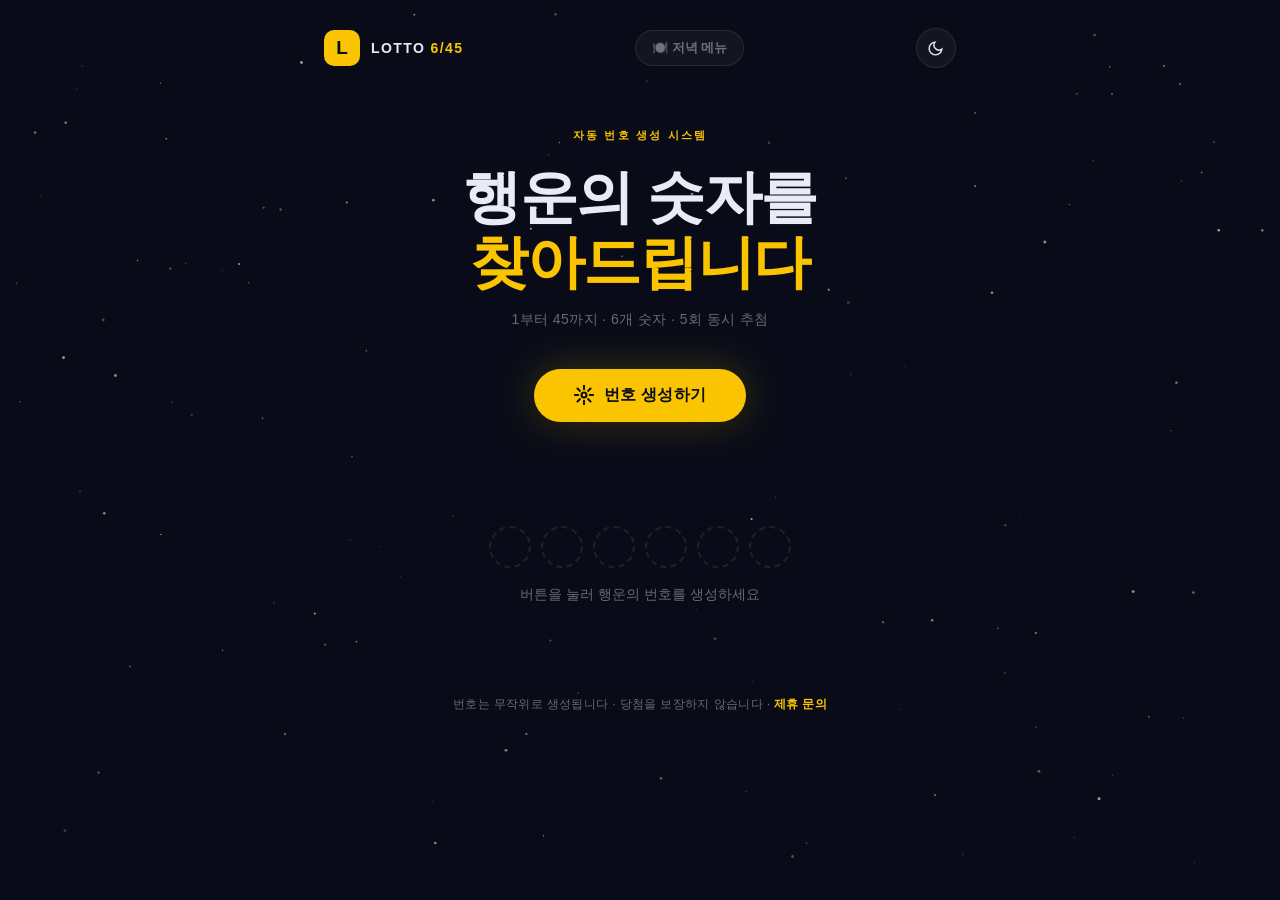
==== index.html @ 2030604a "Add Formspree contact/partnership inquiry page - New contact.html with Formspree form backend - Fiel" ====
<!DOCTYPE html>
<html lang="ko" data-theme="dark">
<head>
    <meta charset="UTF-8">
    <meta name="viewport" content="width=device-width, initial-scale=1.0">
    <title>로또 6/45 번호 추첨기</title>
    <link rel="stylesheet" href="style.css">
</head>
<body>
    <canvas id="bg-canvas"></canvas>

    <div class="layout">
        <header>
            <div class="brand">
                <div class="brand-mark">L</div>
                <div class="brand-name">LOTTO <span>6/45</span></div>
            </div>
            <a href="menu.html" class="site-link">🍽️ 저녁 메뉴</a>
            <button id="theme-toggle" aria-label="테마 전환">
                <svg class="icon-sun" viewBox="0 0 24 24" fill="none" stroke="currentColor" stroke-width="2" stroke-linecap="round">
                    <circle cx="12" cy="12" r="5"/>
                    <line x1="12" y1="1" x2="12" y2="3"/><line x1="12" y1="21" x2="12" y2="23"/>
                    <line x1="4.22" y1="4.22" x2="5.64" y2="5.64"/><line x1="18.36" y1="18.36" x2="19.78" y2="19.78"/>
                    <line x1="1" y1="12" x2="3" y2="12"/><line x1="21" y1="12" x2="23" y2="12"/>
                    <line x1="4.22" y1="19.78" x2="5.64" y2="18.36"/><line x1="18.36" y1="5.64" x2="19.78" y2="4.22"/>
                </svg>
                <svg class="icon-moon" viewBox="0 0 24 24" fill="none" stroke="currentColor" stroke-width="2" stroke-linecap="round">
                    <path d="M21 12.79A9 9 0 1 1 11.21 3 7 7 0 0 0 21 12.79z"/>
                </svg>
            </button>
        </header>

        <main>
            <section class="hero">
                <p class="eyebrow">자동 번호 생성 시스템</p>
                <h1>행운의 숫자를<br><em>찾아드립니다</em></h1>
                <p class="hero-sub">1부터 45까지 · 6개 숫자 · 5회 동시 추첨</p>
                <button id="generate-btn">
                    <span class="btn-inner">
                        <svg class="btn-icon" viewBox="0 0 24 24" fill="none" stroke="currentColor" stroke-width="2.5" stroke-linecap="round">
                            <circle cx="12" cy="12" r="3"/>
                            <path d="M12 1v4M12 19v4M4.22 4.22l2.83 2.83M16.95 16.95l2.83 2.83M1 12h4M19 12h4M4.22 19.78l2.83-2.83M16.95 7.05l2.83-2.83"/>
                        </svg>
                        번호 생성하기
                    </span>
                </button>
            </section>

            <section class="results" id="results">
                <div class="results-placeholder" id="placeholder">
                    <div class="ph-balls">
                        <span></span><span></span><span></span>
                        <span></span><span></span><span></span>
                    </div>
                    <p>버튼을 눌러 행운의 번호를 생성하세요</p>
                </div>
            </section>
        </main>

        <footer>
            <p>번호는 무작위로 생성됩니다 · 당첨을 보장하지 않습니다 · <a href="contact.html" class="footer-link">제휴 문의</a></p>
        </footer>
    </div>

    <script src="main.js"></script>
</body>
</html>
---- style.css ----
/* ── Design tokens ─────────────────────────────────── */
:root {
    --ground:   #090C18;
    --surface:  rgba(255,255,255,0.045);
    --surface-b:rgba(255,255,255,0.09);
    --text:     #E8ECF4;
    --text-dim: rgba(232,236,244,0.42);
    --accent:   #FBC400;
    --accent-g: rgba(251,196,0,0.22);
    --radius:   18px;

    --b-yellow: #FBC400;
    --b-blue:   #069DDC;
    --b-red:    #EF4444;
    --b-gray:   #9CA3AF;
    --b-green:  #84C23B;
}

[data-theme="light"] {
    --ground:   #F0F2F8;
    --surface:  rgba(255,255,255,0.82);
    --surface-b:rgba(0,0,0,0.07);
    --text:     #0A0E1A;
    --text-dim: rgba(10,14,26,0.42);
    --accent:   #D9A800;
    --accent-g: rgba(217,168,0,0.14);
}

/* ── Reset ─────────────────────────────────────────── */
*, *::before, *::after { box-sizing: border-box; margin: 0; padding: 0; }

/* ── Base ──────────────────────────────────────────── */
body {
    font-family: -apple-system, "Apple SD Gothic Neo", "Malgun Gothic",
                 "Nanum Gothic", "NanumGothic", sans-serif;
    background: var(--ground);
    color: var(--text);
    min-height: 100vh;
    transition: background 0.4s, color 0.3s;
    overflow-x: hidden;
}

/* ── Starfield canvas ──────────────────────────────── */
#bg-canvas {
    position: fixed;
    inset: 0;
    z-index: 0;
    pointer-events: none;
    transition: opacity 0.6s;
}
[data-theme="light"] #bg-canvas { opacity: 0; }

/* ── Layout ────────────────────────────────────────── */
.layout {
    position: relative;
    z-index: 1;
    max-width: 680px;
    margin: 0 auto;
    padding: 0 24px 72px;
}

/* ── Header ────────────────────────────────────────── */
header {
    display: flex;
    align-items: center;
    justify-content: space-between;
    padding: 28px 0 0;
}

.brand { display: flex; align-items: center; gap: 11px; }

.brand-mark {
    width: 36px;
    height: 36px;
    border-radius: 10px;
    background: var(--accent);
    color: #0A0E1A;
    font-size: 19px;
    font-weight: 900;
    display: flex;
    align-items: center;
    justify-content: center;
}

.brand-name {
    font-size: 14px;
    font-weight: 800;
    letter-spacing: 0.1em;
    color: var(--text);
}
.brand-name span { color: var(--accent); }

.site-link {
    display: flex;
    align-items: center;
    gap: 6px;
    padding: 8px 16px;
    border-radius: 50px;
    border: 1.5px solid var(--surface-b);
    background: var(--surface);
    color: var(--text-dim);
    font-size: 13px;
    font-weight: 700;
    text-decoration: none;
    backdrop-filter: blur(8px);
    -webkit-backdrop-filter: blur(8px);
    transition: background 0.2s, color 0.2s, border-color 0.2s;
}
.site-link:hover {
    background: var(--surface-b);
    color: var(--text);
    border-color: var(--accent);
}

#theme-toggle {
    background: var(--surface);
    border: 1px solid var(--surface-b);
    border-radius: 50%;
    width: 40px;
    height: 40px;
    display: flex;
    align-items: center;
    justify-content: center;
    cursor: pointer;
    color: var(--text);
    transition: background 0.25s, border-color 0.25s;
}
#theme-toggle:hover { background: var(--surface-b); }
#theme-toggle svg { width: 17px; height: 17px; }

[data-theme="dark"]  .icon-sun  { display: none; }
[data-theme="light"] .icon-moon { display: none; }

/* ── Hero ──────────────────────────────────────────── */
.hero {
    padding: 60px 0 52px;
    text-align: center;
}

.eyebrow {
    font-size: 11px;
    font-weight: 700;
    letter-spacing: 0.2em;
    text-transform: uppercase;
    color: var(--accent);
    margin-bottom: 22px;
}

h1 {
    font-size: clamp(38px, 9vw, 58px);
    font-weight: 900;
    line-height: 1.12;
    letter-spacing: -0.025em;
    color: var(--text);
    margin-bottom: 16px;
}
h1 em {
    font-style: normal;
    color: var(--accent);
}

.hero-sub {
    font-size: 14px;
    color: var(--text-dim);
    letter-spacing: 0.03em;
    margin-bottom: 40px;
}

/* CTA button */
#generate-btn {
    display: inline-block;
    background: var(--accent);
    color: #0A0E1A;
    border: none;
    border-radius: 50px;
    cursor: pointer;
    font-size: 16px;
    font-weight: 800;
    letter-spacing: 0.02em;
    box-shadow: 0 0 40px var(--accent-g), 0 4px 16px rgba(0,0,0,0.25);
    transition: transform 0.15s, box-shadow 0.2s;
    animation: pulse-glow 3s ease-in-out infinite;
}
#generate-btn:hover {
    transform: translateY(-3px);
    box-shadow: 0 0 56px var(--accent-g), 0 8px 24px rgba(0,0,0,0.3);
    animation: none;
}
#generate-btn:active { transform: scale(0.97); animation: none; }

@keyframes pulse-glow {
    0%, 100% { box-shadow: 0 0 40px var(--accent-g), 0 4px 16px rgba(0,0,0,0.25); }
    50%       { box-shadow: 0 0 64px var(--accent-g), 0 4px 16px rgba(0,0,0,0.25); }
}

.btn-inner {
    display: flex;
    align-items: center;
    gap: 10px;
    padding: 16px 40px;
}

.btn-icon {
    width: 20px;
    height: 20px;
    animation: spin-slow 5s linear infinite;
}
@keyframes spin-slow { to { transform: rotate(360deg); } }

/* ── Results section ───────────────────────────────── */
.results {
    display: flex;
    flex-direction: column;
    gap: 10px;
}

/* Placeholder */
.results-placeholder {
    text-align: center;
    padding: 52px 0 40px;
    color: var(--text-dim);
    font-size: 14px;
}
.ph-balls {
    display: flex;
    justify-content: center;
    gap: 10px;
    margin-bottom: 18px;
}
.ph-balls span {
    width: 42px;
    height: 42px;
    border-radius: 50%;
    border: 2px dashed var(--surface-b);
    display: block;
}

/* ── Round rows ────────────────────────────────────── */
.round-row {
    display: flex;
    align-items: center;
    gap: 16px;
    background: var(--surface);
    border: 1px solid var(--surface-b);
    border-radius: var(--radius);
    padding: 18px 22px;
    backdrop-filter: blur(16px);
    -webkit-backdrop-filter: blur(16px);
    opacity: 0;
    animation: slideUp 0.35s ease forwards;
}
@keyframes slideUp {
    from { opacity: 0; transform: translateY(16px); }
    to   { opacity: 1; transform: translateY(0); }
}

.round-label {
    font-size: 11px;
    font-weight: 800;
    letter-spacing: 0.08em;
    color: var(--text-dim);
    min-width: 24px;
    text-align: center;
}

.balls-row {
    display: flex;
    gap: 8px;
    flex: 1;
    justify-content: center;
}

/* ── Lottery balls ─────────────────────────────────── */
.ball {
    width: 46px;
    height: 46px;
    border-radius: 50%;
    font-size: 15px;
    font-weight: 900;
    font-variant-numeric: tabular-nums;
    display: flex;
    align-items: center;
    justify-content: center;
    color: #fff;
    position: relative;
    transform: scale(0);
    animation: popBall 0.45s cubic-bezier(0.34, 1.56, 0.64, 1) forwards;
    text-shadow: 0 1px 3px rgba(0,0,0,0.35);
}
@keyframes popBall {
    to { transform: scale(1); }
}

/* Shine highlight */
.ball::before {
    content: '';
    position: absolute;
    top: 18%;
    left: 20%;
    width: 32%;
    height: 22%;
    background: rgba(255,255,255,0.48);
    border-radius: 50%;
    filter: blur(2px);
    pointer-events: none;
}

/* Ball colors — authentic Korean 6/45 color scheme */
.ball.yellow { background: radial-gradient(circle at 38% 35%, #FFE066, var(--b-yellow) 70%); }
.ball.blue   { background: radial-gradient(circle at 38% 35%, #62CFFF, var(--b-blue)   70%); }
.ball.red    { background: radial-gradient(circle at 38% 35%, #FF9090, var(--b-red)    70%); }
.ball.gray   { background: radial-gradient(circle at 38% 35%, #D1D5DB, var(--b-gray)   70%); }
.ball.green  { background: radial-gradient(circle at 38% 35%, #B8E06A, var(--b-green)  70%); }

/* Dark mode glows — the key aesthetic moment */
[data-theme="dark"] .ball.yellow { box-shadow: 0 0 20px rgba(251,196,0,0.6),   0 3px 8px rgba(0,0,0,0.5); }
[data-theme="dark"] .ball.blue   { box-shadow: 0 0 20px rgba(6,157,220,0.6),   0 3px 8px rgba(0,0,0,0.5); }
[data-theme="dark"] .ball.red    { box-shadow: 0 0 20px rgba(239,68,68,0.6),   0 3px 8px rgba(0,0,0,0.5); }
[data-theme="dark"] .ball.gray   { box-shadow: 0 0 16px rgba(156,163,175,0.5), 0 3px 8px rgba(0,0,0,0.5); }
[data-theme="dark"] .ball.green  { box-shadow: 0 0 20px rgba(132,194,59,0.6),  0 3px 8px rgba(0,0,0,0.5); }

[data-theme="light"] .ball       { box-shadow: 0 3px 10px rgba(0,0,0,0.18); }

/* ── Color legend ──────────────────────────────────── */
.legend {
    display: flex;
    justify-content: center;
    gap: 18px;
    flex-wrap: wrap;
    padding: 20px 0 4px;
    opacity: 0;
    animation: fadeIn 0.4s ease 0.5s forwards;
}
@keyframes fadeIn { to { opacity: 1; } }

.legend-item {
    display: flex;
    align-items: center;
    gap: 6px;
    font-size: 11px;
    color: var(--text-dim);
    letter-spacing: 0.03em;
}
.legend-dot {
    width: 10px;
    height: 10px;
    border-radius: 50%;
    flex-shrink: 0;
}

/* ── Footer ────────────────────────────────────────── */
footer {
    text-align: center;
    padding-top: 52px;
    font-size: 12px;
    color: var(--text-dim);
    letter-spacing: 0.03em;
}
.footer-link {
    color: var(--accent);
    text-decoration: none;
    font-weight: 700;
}
.footer-link:hover { text-decoration: underline; }

/* ── Responsive ────────────────────────────────────── */
@media (max-width: 480px) {
    .ball { width: 40px; height: 40px; font-size: 13px; }
    .balls-row { gap: 5px; }
    .round-row { padding: 14px 14px; gap: 10px; }
    .btn-inner { padding: 15px 30px; }
}

/* ── Reduced motion ────────────────────────────────── */
@media (prefers-reduced-motion: reduce) {
    .ball, .round-row, .legend, .btn-icon, #generate-btn {
        animation: none;
    }
    .ball { transform: scale(1); }
    .round-row { opacity: 1; }
    .legend { opacity: 1; }
}
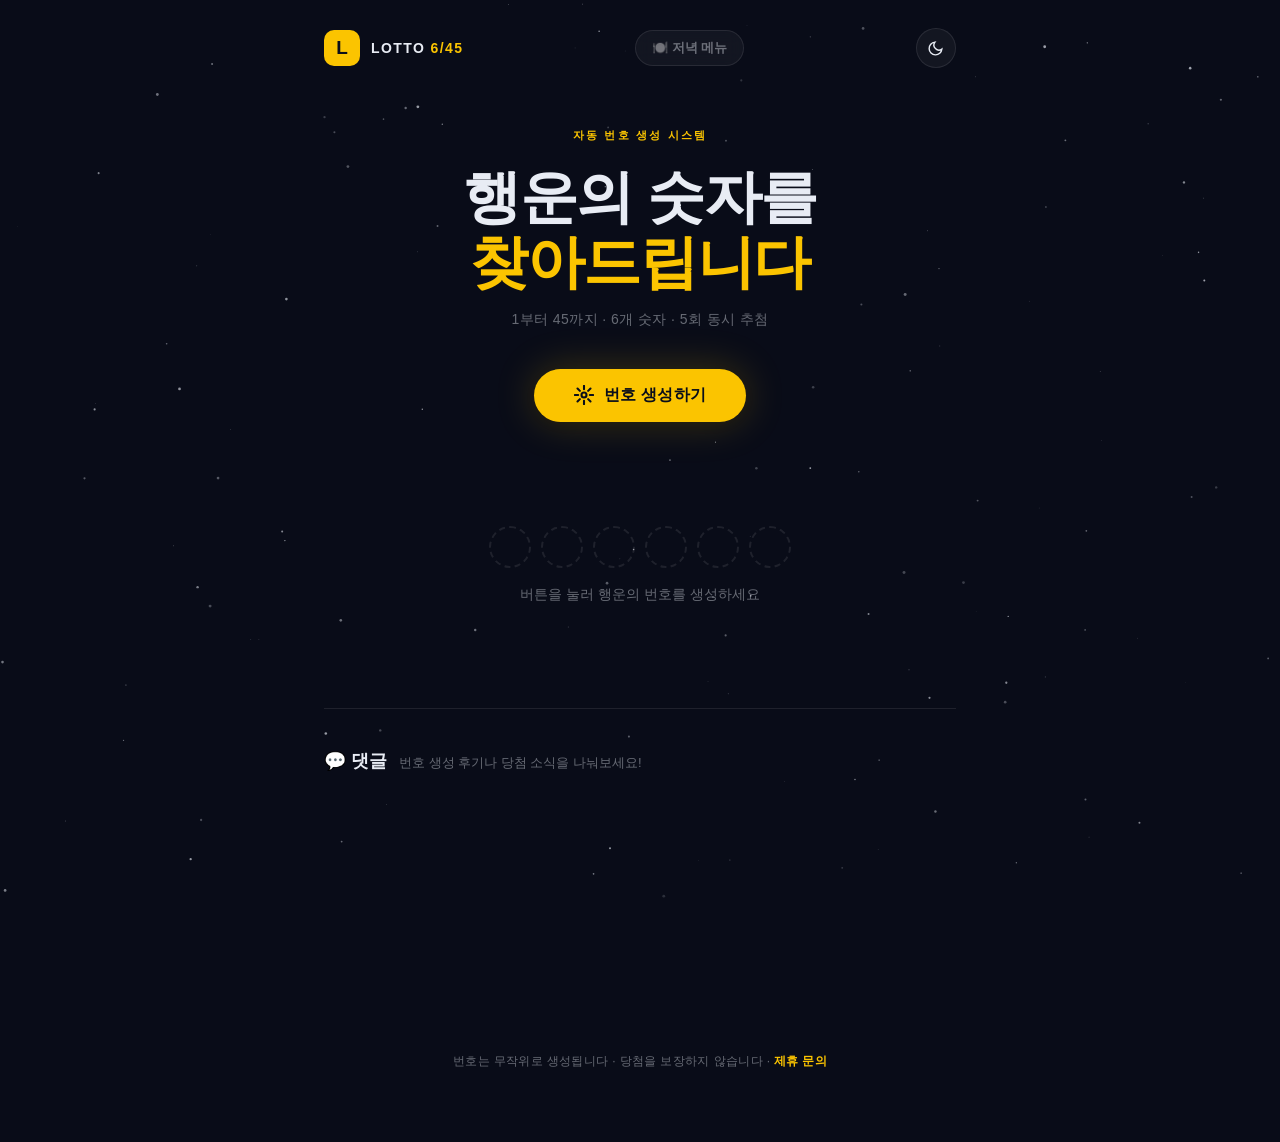
==== commit 49a06271: "Add Disqus comment sections to lotto and menu pages - Comments section with title/subtitle above Dis" ====
--- a/index.html
+++ b/index.html
@@ -57,11 +57,34 @@
             </section>
         </main>
 
+        <section class="comments-wrap">
+            <div class="comments-header">
+                <span class="comments-title">💬 댓글</span>
+                <span class="comments-sub">번호 생성 후기나 당첨 소식을 나눠보세요!</span>
+            </div>
+            <div id="disqus_thread"></div>
+        </section>
+
         <footer>
             <p>번호는 무작위로 생성됩니다 · 당첨을 보장하지 않습니다 · <a href="contact.html" class="footer-link">제휴 문의</a></p>
         </footer>
     </div>
 
     <script src="main.js"></script>
+    <script>
+        var PAGE_URL        = 'https://kdsn87-greed.github.io/product-1/';
+        var PAGE_IDENTIFIER = 'lotto-index';
+
+        var disqus_config = function () {
+            this.page.url        = PAGE_URL;
+            this.page.identifier = PAGE_IDENTIFIER;
+        };
+        (function () {
+            var d = document, s = d.createElement('script');
+            s.src = 'https://YOUR_DISQUS_SHORTNAME.disqus.com/embed.js';
+            s.setAttribute('data-timestamp', +new Date());
+            (d.head || d.body).appendChild(s);
+        })();
+    </script>
 </body>
 </html>
--- a/style.css
+++ b/style.css
@@ -348,6 +348,35 @@
     flex-shrink: 0;
 }
 
+/* ── Comments ──────────────────────────────────────── */
+.comments-wrap {
+    margin-top: 64px;
+    padding-top: 40px;
+    border-top: 1px solid var(--surface-b);
+}
+
+.comments-header {
+    display: flex;
+    align-items: baseline;
+    gap: 12px;
+    margin-bottom: 28px;
+}
+
+.comments-title {
+    font-size: 18px;
+    font-weight: 800;
+    color: var(--text);
+}
+
+.comments-sub {
+    font-size: 13px;
+    color: var(--text-dim);
+}
+
+#disqus_thread {
+    min-height: 200px;
+}
+
 /* ── Footer ────────────────────────────────────────── */
 footer {
     text-align: center;
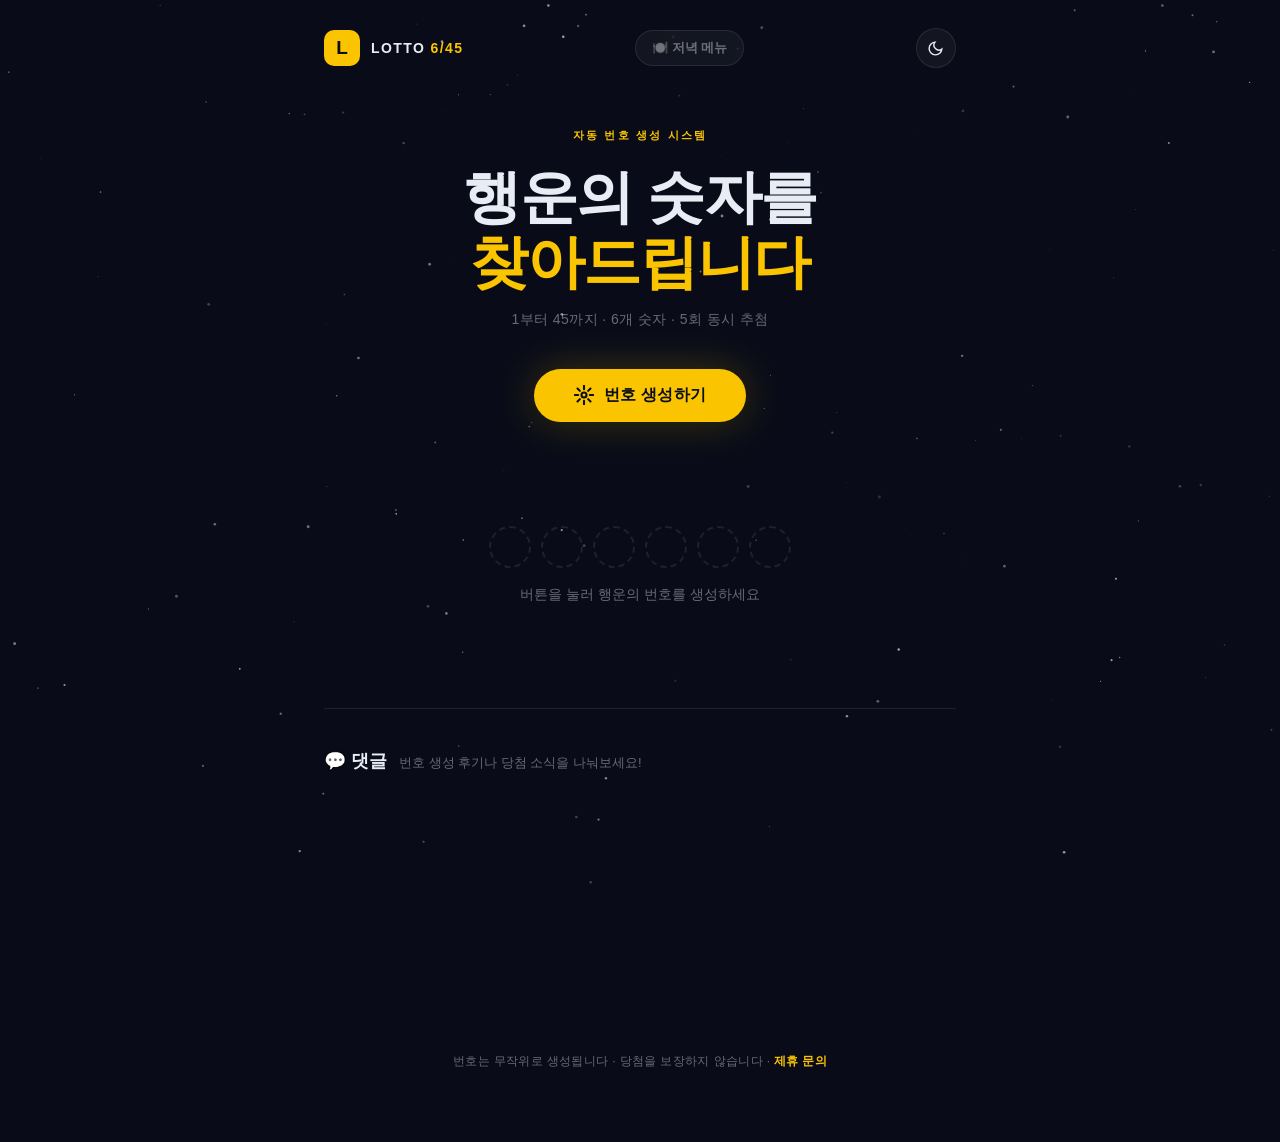
==== commit b3f68f2e: "Fix Disqus: replace placeholder with actual shortname greedkorean - s.src: YOUR_DISQUS_SHORTNAME → g" ====
--- a/index.html
+++ b/index.html
@@ -72,19 +72,17 @@
 
     <script src="main.js"></script>
     <script>
-        var PAGE_URL        = 'https://kdsn87-greed.github.io/product-1/';
-        var PAGE_IDENTIFIER = 'lotto-index';
-
         var disqus_config = function () {
-            this.page.url        = PAGE_URL;
-            this.page.identifier = PAGE_IDENTIFIER;
+            this.page.url        = 'https://kdsn87-greed.github.io/product-1/';
+            this.page.identifier = 'lotto-index';
         };
-        (function () {
+        (function() {
             var d = document, s = d.createElement('script');
-            s.src = 'https://YOUR_DISQUS_SHORTNAME.disqus.com/embed.js';
+            s.src = 'https://greedkorean.disqus.com/embed.js';
             s.setAttribute('data-timestamp', +new Date());
             (d.head || d.body).appendChild(s);
         })();
     </script>
+    <noscript>댓글을 보려면 <a href="https://disqus.com/?ref_noscript">JavaScript를 활성화</a>해주세요.</noscript>
 </body>
 </html>
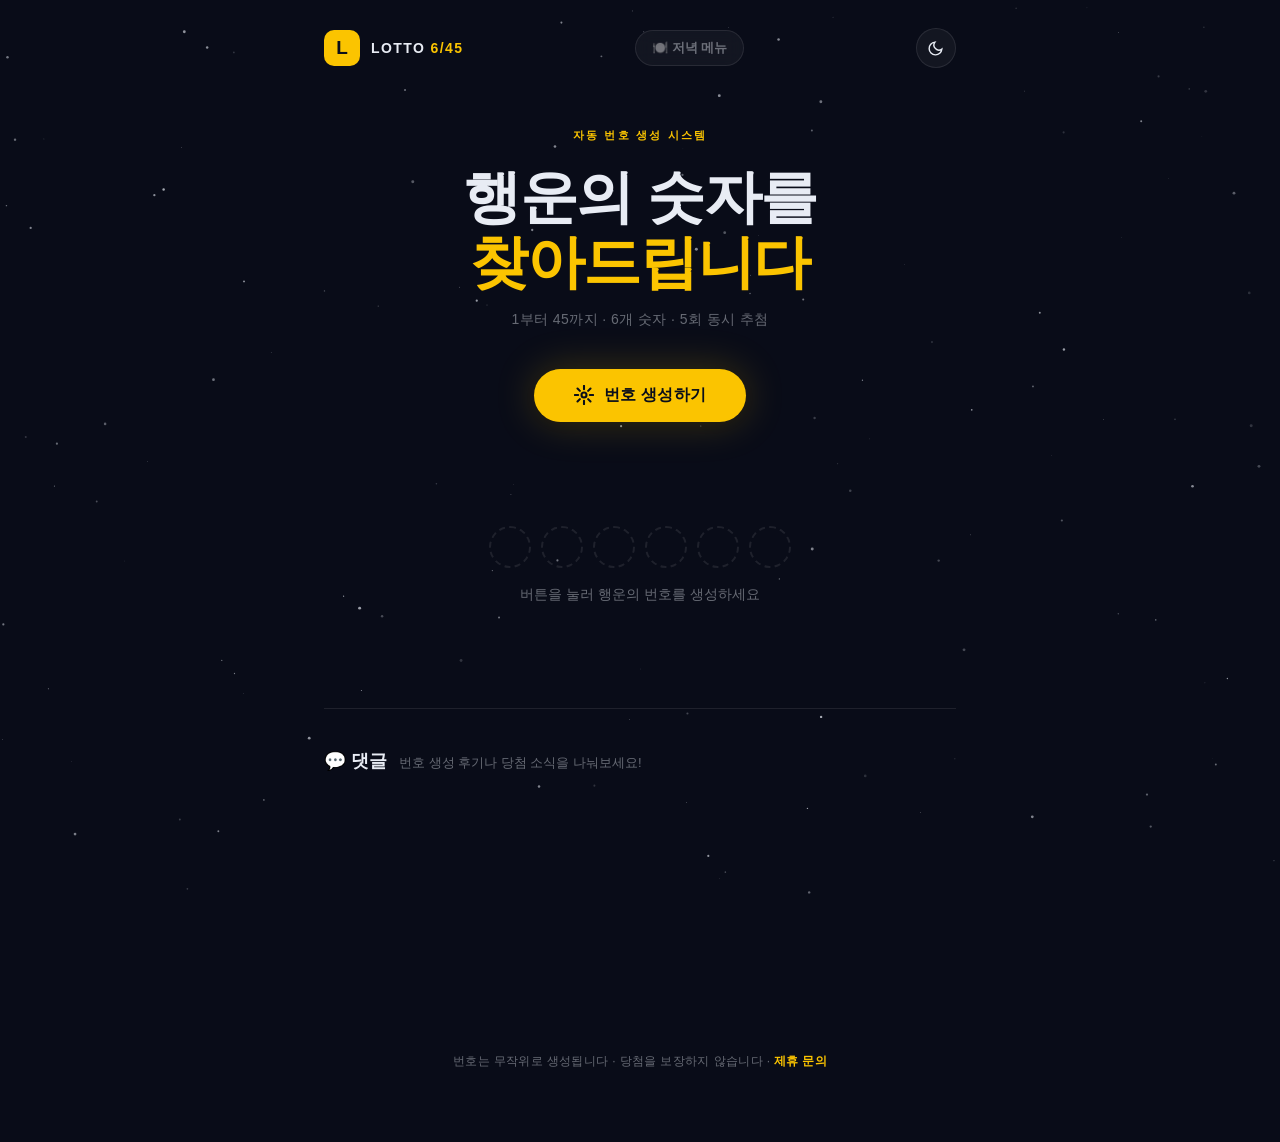
==== commit b88e788e: "Add Google AdSense Auto Ads (ca-pub-8205038203255502) - AdSense script added to <head> of index.html" ====
--- a/index.html
+++ b/index.html
@@ -5,6 +5,8 @@
     <meta name="viewport" content="width=device-width, initial-scale=1.0">
     <title>로또 6/45 번호 추첨기</title>
     <link rel="stylesheet" href="style.css">
+    <script async src="https://pagead2.googlesyndication.com/pagead/js/adsbygoogle.js?client=ca-pub-8205038203255502"
+        crossorigin="anonymous"></script>
 </head>
 <body>
     <canvas id="bg-canvas"></canvas>
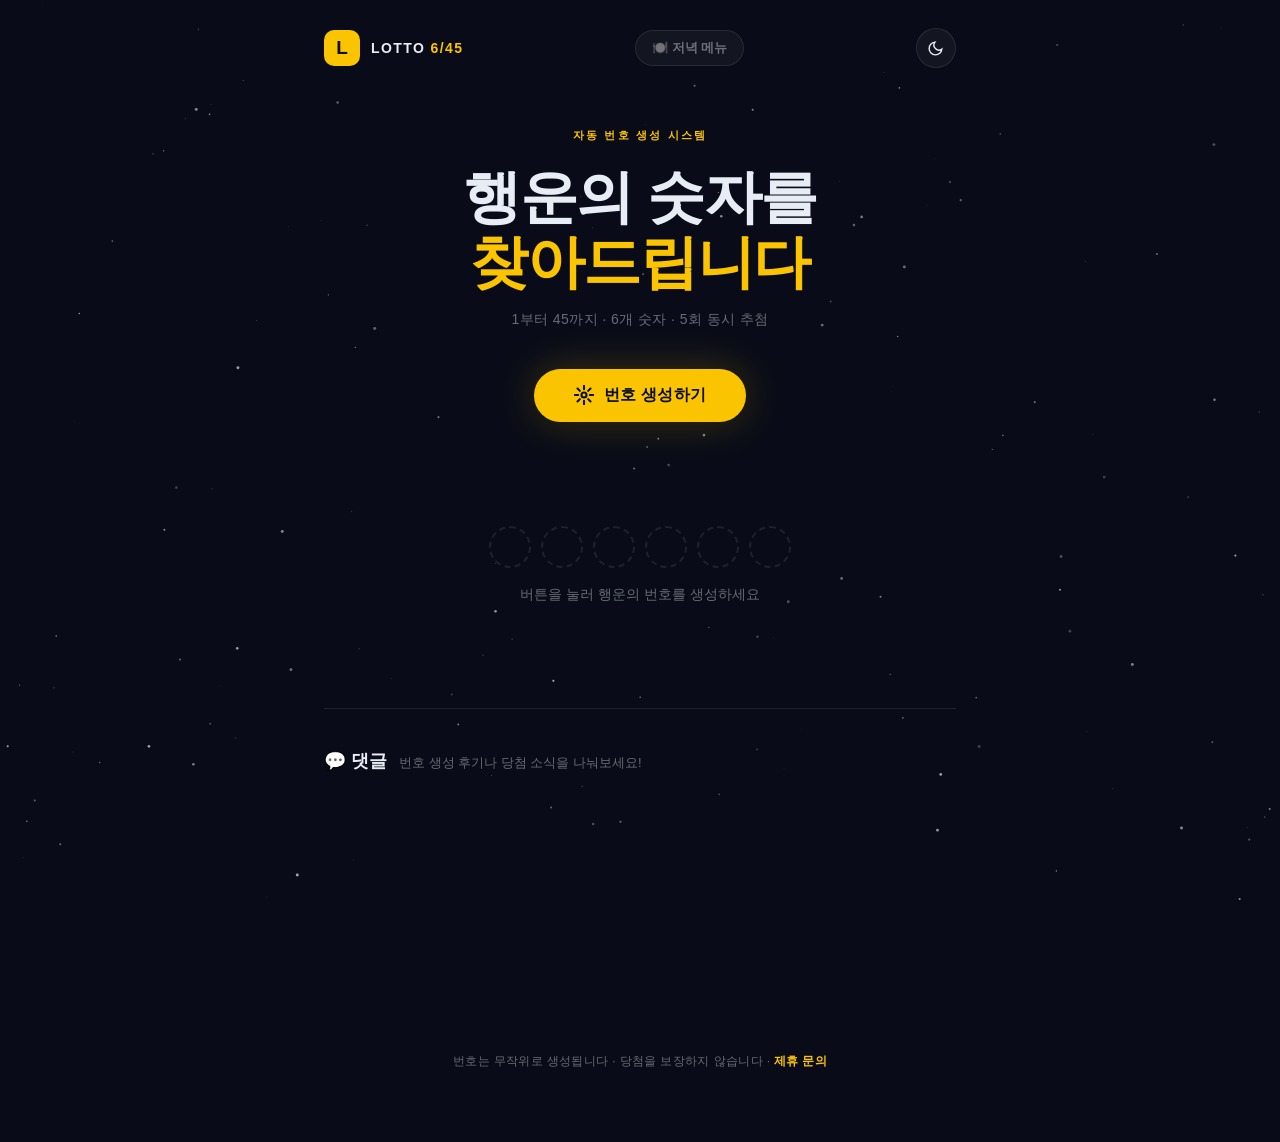
==== commit 8d9813aa: "Add google-adsense-account meta tag to all pages Co-Authored-By: Claude Sonnet 4.6 <noreply@anthropi" ====
--- a/index.html
+++ b/index.html
@@ -5,6 +5,7 @@
     <meta name="viewport" content="width=device-width, initial-scale=1.0">
     <title>로또 6/45 번호 추첨기</title>
     <link rel="stylesheet" href="style.css">
+    <meta name="google-adsense-account" content="ca-pub-8205038203255502">
     <script async src="https://pagead2.googlesyndication.com/pagead/js/adsbygoogle.js?client=ca-pub-8205038203255502"
         crossorigin="anonymous"></script>
 </head>
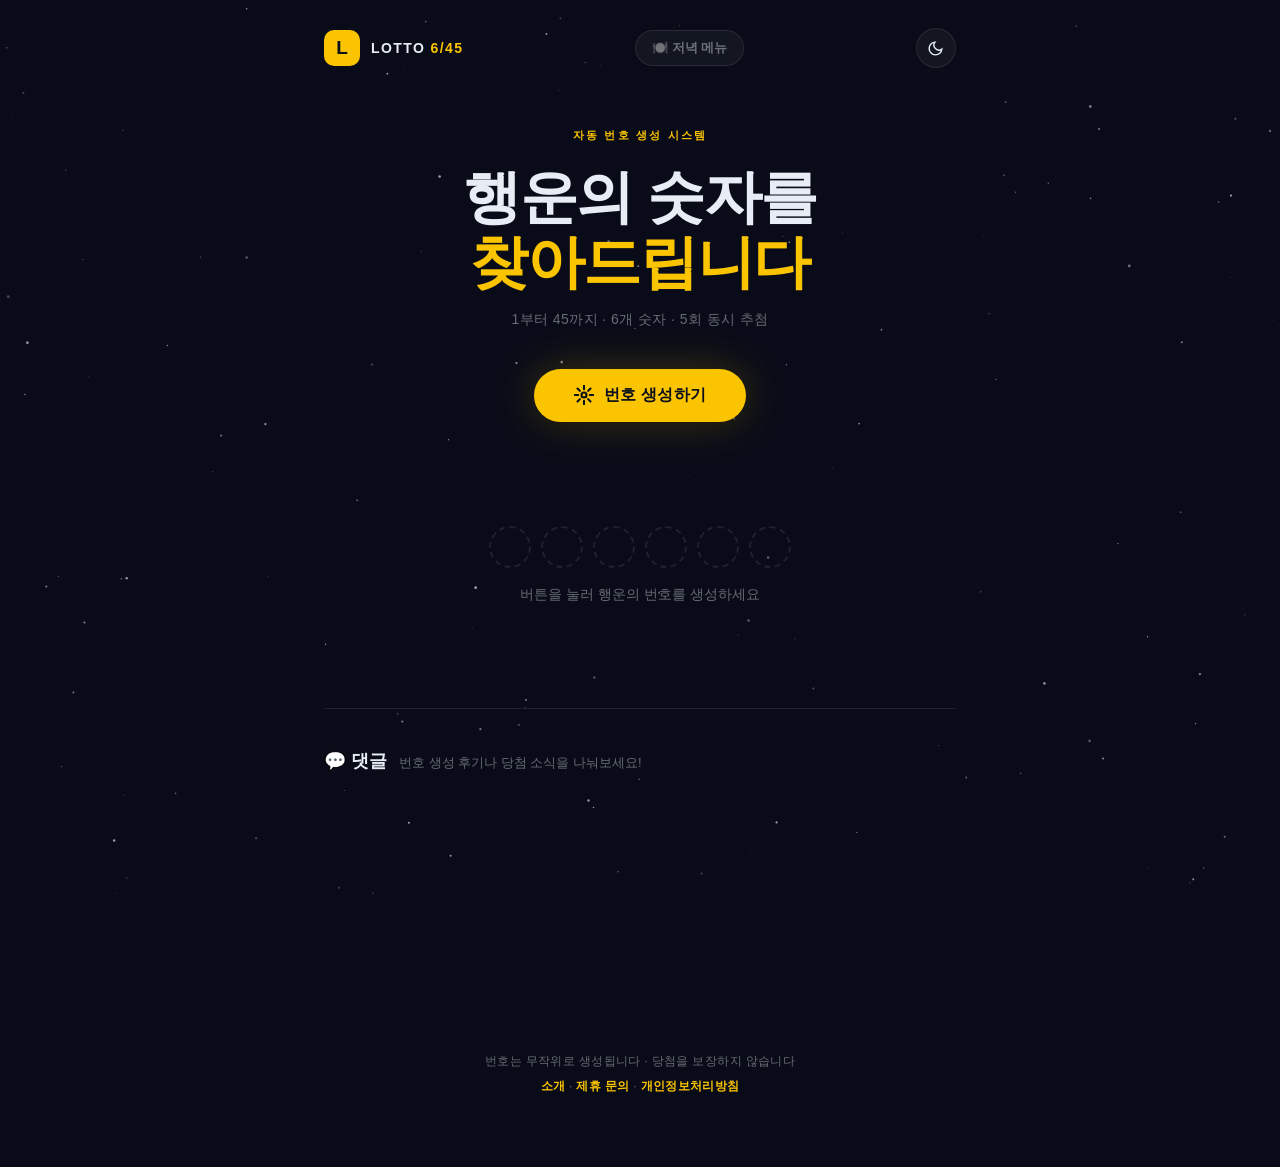
==== commit bb61e137: "Add AdSense-critical pages and SEO improvements - privacy.html: 개인정보처리방침 (AdSense 필수 요건) - about.htm" ====
--- a/index.html
+++ b/index.html
@@ -3,7 +3,9 @@
 <head>
     <meta charset="UTF-8">
     <meta name="viewport" content="width=device-width, initial-scale=1.0">
-    <title>로또 6/45 번호 추첨기</title>
+    <title>로또 6/45 번호 자동 추첨기 — 5회 동시 생성</title>
+    <meta name="description" content="로또 6/45 번호를 자동으로 추첨합니다. 1~45 숫자 중 6개를 무작위로 5회 동시 생성하며, 공식 색상 체계를 적용한 깔끔한 UI를 제공합니다.">
+    <meta name="keywords" content="로또번호, 로또추첨기, 로또6/45, 로또번호생성, 자동번호">
     <link rel="stylesheet" href="style.css">
     <meta name="google-adsense-account" content="ca-pub-8205038203255502">
     <script async src="https://pagead2.googlesyndication.com/pagead/js/adsbygoogle.js?client=ca-pub-8205038203255502"
@@ -69,7 +71,12 @@
         </section>
 
         <footer>
-            <p>번호는 무작위로 생성됩니다 · 당첨을 보장하지 않습니다 · <a href="contact.html" class="footer-link">제휴 문의</a></p>
+            <p>번호는 무작위로 생성됩니다 · 당첨을 보장하지 않습니다</p>
+            <p style="margin-top:8px">
+                <a href="about.html" class="footer-link">소개</a> ·
+                <a href="contact.html" class="footer-link">제휴 문의</a> ·
+                <a href="privacy.html" class="footer-link">개인정보처리방침</a>
+            </p>
         </footer>
     </div>
 
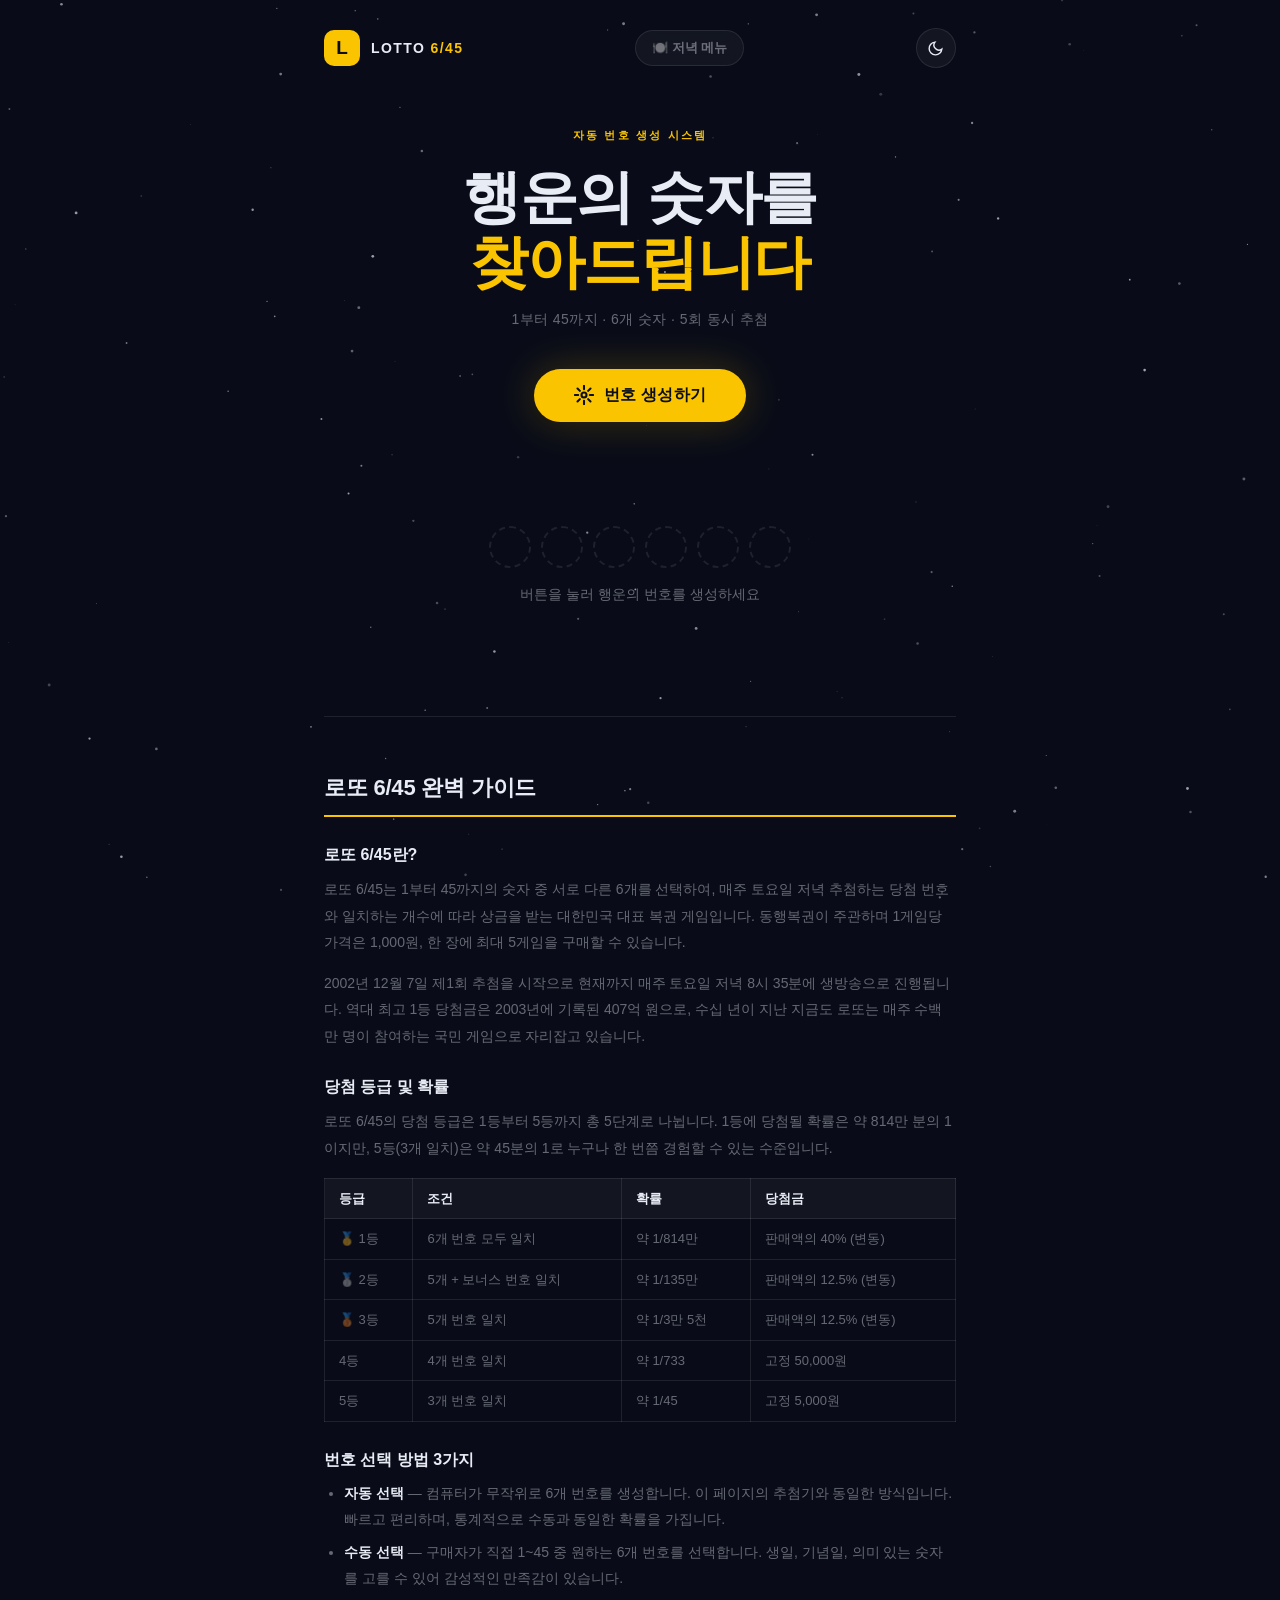
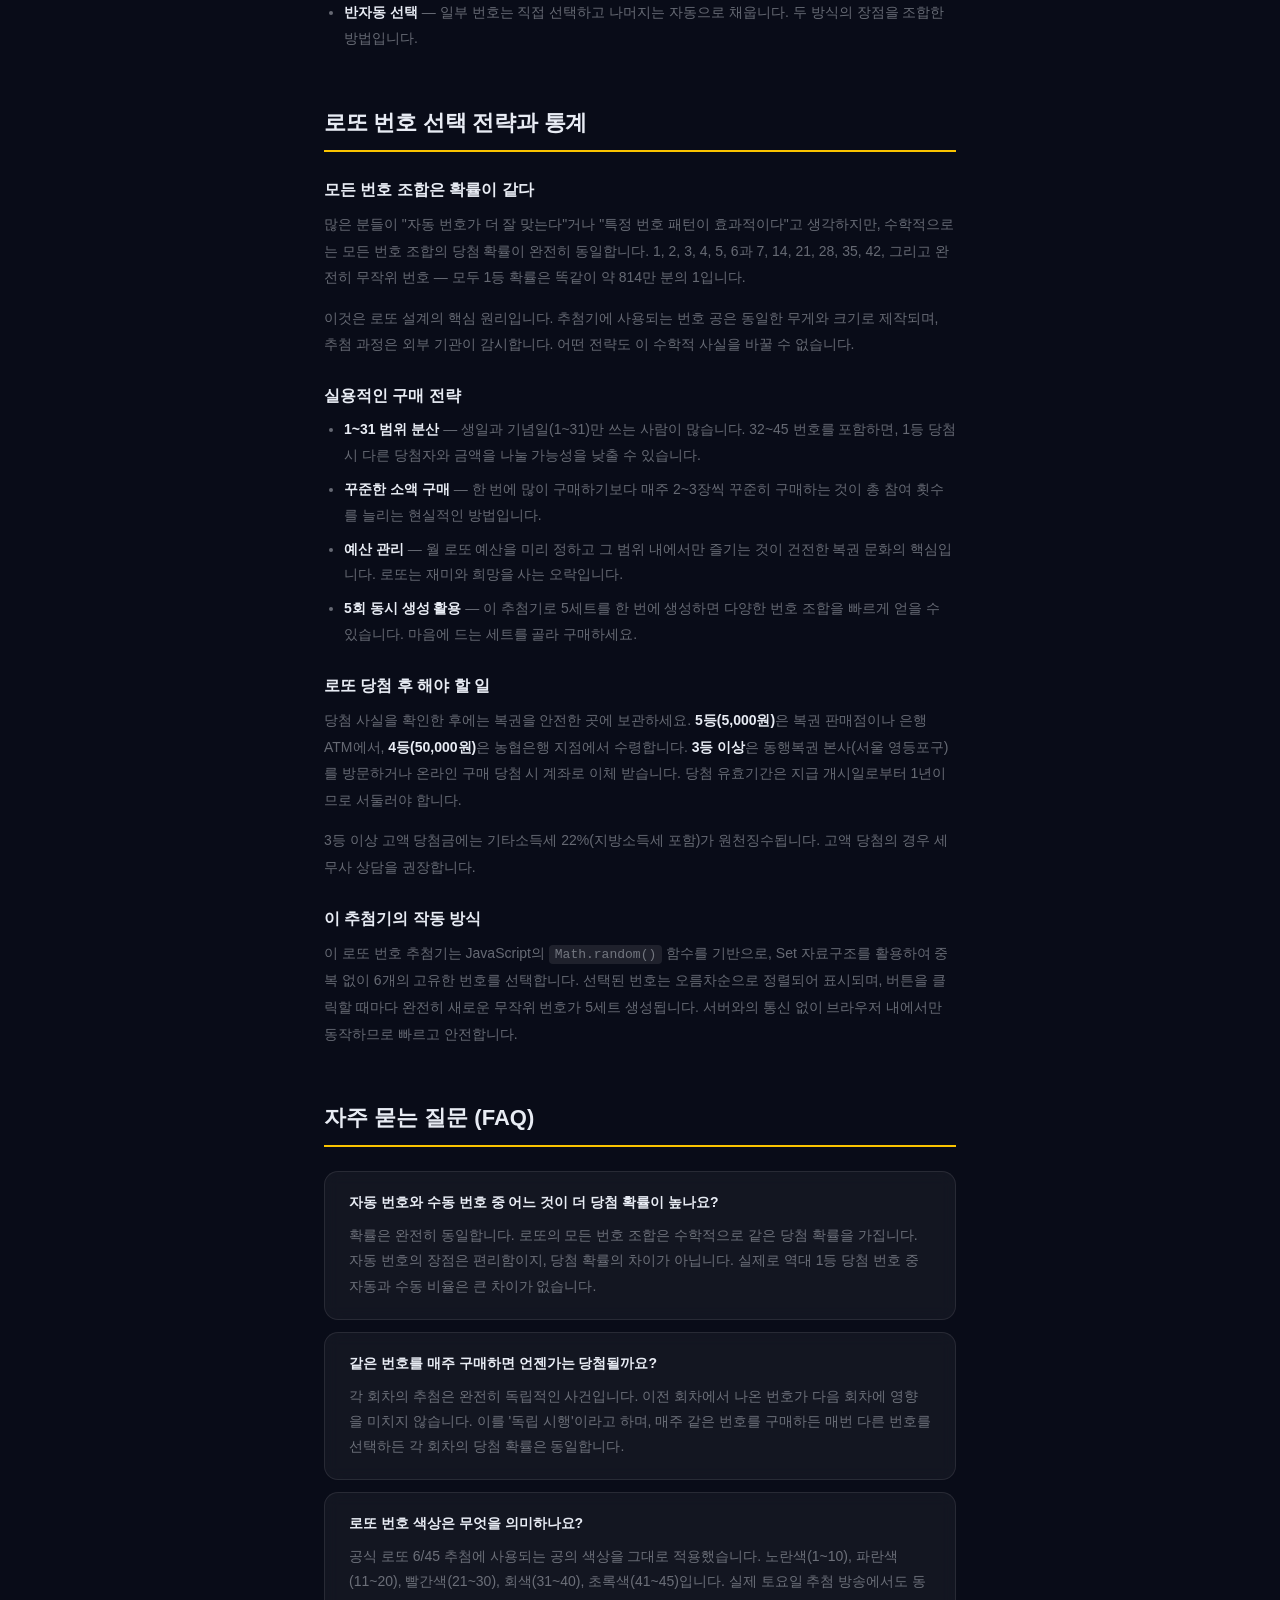
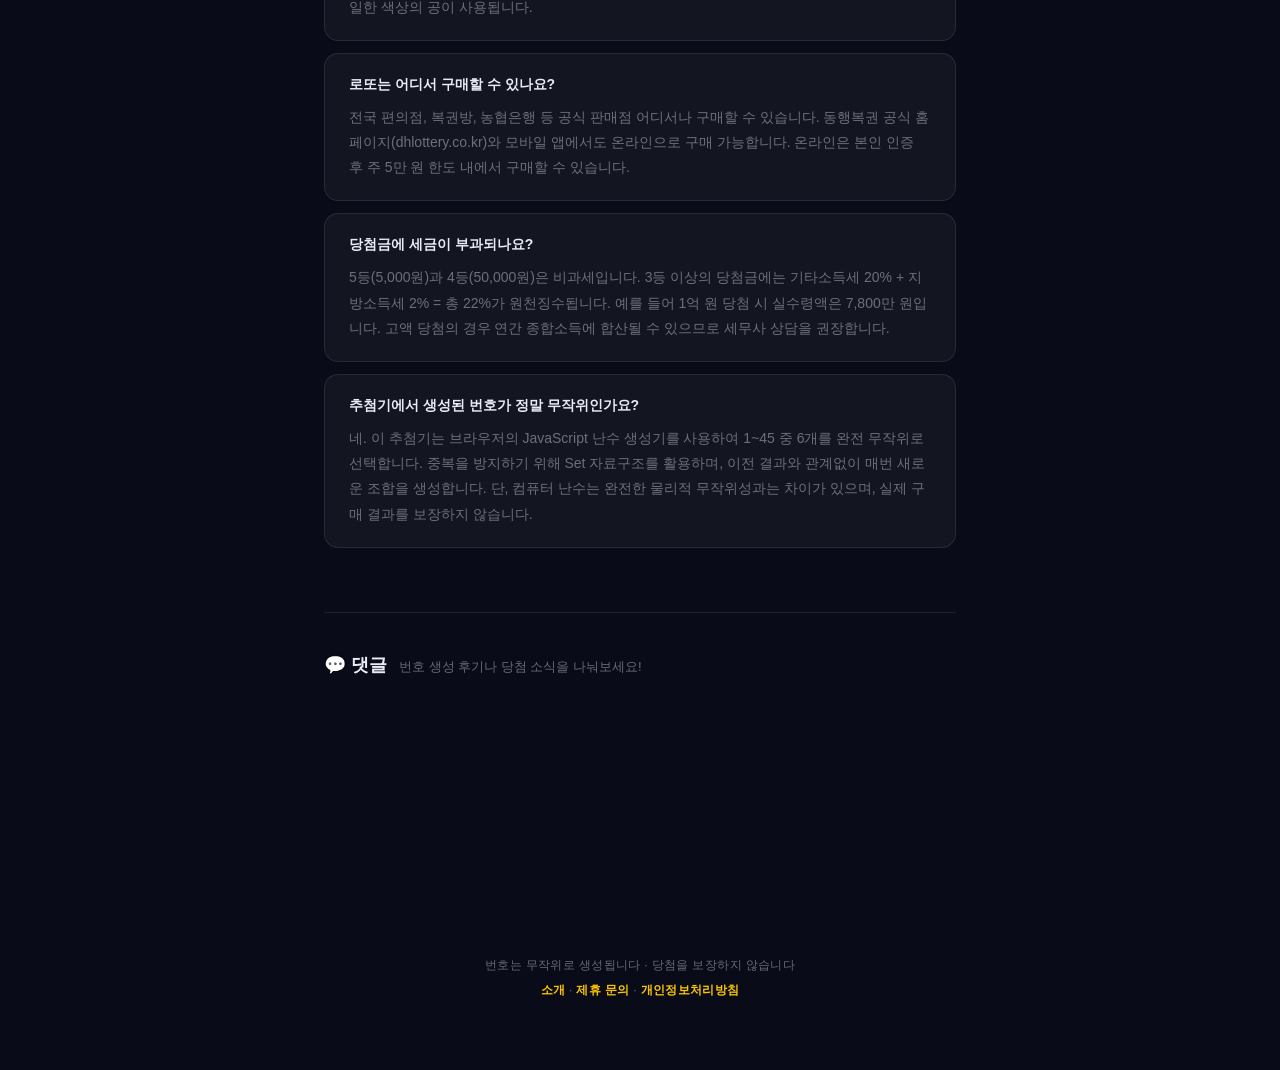
==== commit 7c796bf4: "Add comprehensive guide content for AdSense approval index.html: - 로또 6/45 완벽 가이드 (역사, 당첨 등급 표, 번호 선" ====
--- a/index.html
+++ b/index.html
@@ -62,6 +62,92 @@
             </section>
         </main>
 
+        <!-- ── 가이드 콘텐츠 ── -->
+        <section class="guide-section">
+
+            <article class="guide-article">
+                <h2>로또 6/45 완벽 가이드</h2>
+
+                <h3>로또 6/45란?</h3>
+                <p>로또 6/45는 1부터 45까지의 숫자 중 서로 다른 6개를 선택하여, 매주 토요일 저녁 추첨하는 당첨 번호와 일치하는 개수에 따라 상금을 받는 대한민국 대표 복권 게임입니다. 동행복권이 주관하며 1게임당 가격은 1,000원, 한 장에 최대 5게임을 구매할 수 있습니다.</p>
+                <p>2002년 12월 7일 제1회 추첨을 시작으로 현재까지 매주 토요일 저녁 8시 35분에 생방송으로 진행됩니다. 역대 최고 1등 당첨금은 2003년에 기록된 407억 원으로, 수십 년이 지난 지금도 로또는 매주 수백만 명이 참여하는 국민 게임으로 자리잡고 있습니다.</p>
+
+                <h3>당첨 등급 및 확률</h3>
+                <p>로또 6/45의 당첨 등급은 1등부터 5등까지 총 5단계로 나뉩니다. 1등에 당첨될 확률은 약 814만 분의 1이지만, 5등(3개 일치)은 약 45분의 1로 누구나 한 번쯤 경험할 수 있는 수준입니다.</p>
+                <div class="table-wrap">
+                    <table class="odds-table">
+                        <thead><tr><th>등급</th><th>조건</th><th>확률</th><th>당첨금</th></tr></thead>
+                        <tbody>
+                            <tr><td>🥇 1등</td><td>6개 번호 모두 일치</td><td>약 1/814만</td><td>판매액의 40% (변동)</td></tr>
+                            <tr><td>🥈 2등</td><td>5개 + 보너스 번호 일치</td><td>약 1/135만</td><td>판매액의 12.5% (변동)</td></tr>
+                            <tr><td>🥉 3등</td><td>5개 번호 일치</td><td>약 1/3만 5천</td><td>판매액의 12.5% (변동)</td></tr>
+                            <tr><td>4등</td><td>4개 번호 일치</td><td>약 1/733</td><td>고정 50,000원</td></tr>
+                            <tr><td>5등</td><td>3개 번호 일치</td><td>약 1/45</td><td>고정 5,000원</td></tr>
+                        </tbody>
+                    </table>
+                </div>
+
+                <h3>번호 선택 방법 3가지</h3>
+                <ul>
+                    <li><strong>자동 선택</strong> — 컴퓨터가 무작위로 6개 번호를 생성합니다. 이 페이지의 추첨기와 동일한 방식입니다. 빠르고 편리하며, 통계적으로 수동과 동일한 확률을 가집니다.</li>
+                    <li><strong>수동 선택</strong> — 구매자가 직접 1~45 중 원하는 6개 번호를 선택합니다. 생일, 기념일, 의미 있는 숫자를 고를 수 있어 감성적인 만족감이 있습니다.</li>
+                    <li><strong>반자동 선택</strong> — 일부 번호는 직접 선택하고 나머지는 자동으로 채웁니다. 두 방식의 장점을 조합한 방법입니다.</li>
+                </ul>
+            </article>
+
+            <article class="guide-article">
+                <h2>로또 번호 선택 전략과 통계</h2>
+
+                <h3>모든 번호 조합은 확률이 같다</h3>
+                <p>많은 분들이 "자동 번호가 더 잘 맞는다"거나 "특정 번호 패턴이 효과적이다"고 생각하지만, 수학적으로는 모든 번호 조합의 당첨 확률이 완전히 동일합니다. 1, 2, 3, 4, 5, 6과 7, 14, 21, 28, 35, 42, 그리고 완전히 무작위 번호 — 모두 1등 확률은 똑같이 약 814만 분의 1입니다.</p>
+                <p>이것은 로또 설계의 핵심 원리입니다. 추첨기에 사용되는 번호 공은 동일한 무게와 크기로 제작되며, 추첨 과정은 외부 기관이 감시합니다. 어떤 전략도 이 수학적 사실을 바꿀 수 없습니다.</p>
+
+                <h3>실용적인 구매 전략</h3>
+                <ul>
+                    <li><strong>1~31 범위 분산</strong> — 생일과 기념일(1~31)만 쓰는 사람이 많습니다. 32~45 번호를 포함하면, 1등 당첨 시 다른 당첨자와 금액을 나눌 가능성을 낮출 수 있습니다.</li>
+                    <li><strong>꾸준한 소액 구매</strong> — 한 번에 많이 구매하기보다 매주 2~3장씩 꾸준히 구매하는 것이 총 참여 횟수를 늘리는 현실적인 방법입니다.</li>
+                    <li><strong>예산 관리</strong> — 월 로또 예산을 미리 정하고 그 범위 내에서만 즐기는 것이 건전한 복권 문화의 핵심입니다. 로또는 재미와 희망을 사는 오락입니다.</li>
+                    <li><strong>5회 동시 생성 활용</strong> — 이 추첨기로 5세트를 한 번에 생성하면 다양한 번호 조합을 빠르게 얻을 수 있습니다. 마음에 드는 세트를 골라 구매하세요.</li>
+                </ul>
+
+                <h3>로또 당첨 후 해야 할 일</h3>
+                <p>당첨 사실을 확인한 후에는 복권을 안전한 곳에 보관하세요. <strong>5등(5,000원)</strong>은 복권 판매점이나 은행 ATM에서, <strong>4등(50,000원)</strong>은 농협은행 지점에서 수령합니다. <strong>3등 이상</strong>은 동행복권 본사(서울 영등포구)를 방문하거나 온라인 구매 당첨 시 계좌로 이체 받습니다. 당첨 유효기간은 지급 개시일로부터 1년이므로 서둘러야 합니다.</p>
+                <p>3등 이상 고액 당첨금에는 기타소득세 22%(지방소득세 포함)가 원천징수됩니다. 고액 당첨의 경우 세무사 상담을 권장합니다.</p>
+
+                <h3>이 추첨기의 작동 방식</h3>
+                <p>이 로또 번호 추첨기는 JavaScript의 <code>Math.random()</code> 함수를 기반으로, Set 자료구조를 활용하여 중복 없이 6개의 고유한 번호를 선택합니다. 선택된 번호는 오름차순으로 정렬되어 표시되며, 버튼을 클릭할 때마다 완전히 새로운 무작위 번호가 5세트 생성됩니다. 서버와의 통신 없이 브라우저 내에서만 동작하므로 빠르고 안전합니다.</p>
+            </article>
+
+            <section class="faq-section">
+                <h2>자주 묻는 질문 (FAQ)</h2>
+                <div class="faq-item">
+                    <h3>자동 번호와 수동 번호 중 어느 것이 더 당첨 확률이 높나요?</h3>
+                    <p>확률은 완전히 동일합니다. 로또의 모든 번호 조합은 수학적으로 같은 당첨 확률을 가집니다. 자동 번호의 장점은 편리함이지, 당첨 확률의 차이가 아닙니다. 실제로 역대 1등 당첨 번호 중 자동과 수동 비율은 큰 차이가 없습니다.</p>
+                </div>
+                <div class="faq-item">
+                    <h3>같은 번호를 매주 구매하면 언젠가는 당첨될까요?</h3>
+                    <p>각 회차의 추첨은 완전히 독립적인 사건입니다. 이전 회차에서 나온 번호가 다음 회차에 영향을 미치지 않습니다. 이를 '독립 시행'이라고 하며, 매주 같은 번호를 구매하든 매번 다른 번호를 선택하든 각 회차의 당첨 확률은 동일합니다.</p>
+                </div>
+                <div class="faq-item">
+                    <h3>로또 번호 색상은 무엇을 의미하나요?</h3>
+                    <p>공식 로또 6/45 추첨에 사용되는 공의 색상을 그대로 적용했습니다. 노란색(1~10), 파란색(11~20), 빨간색(21~30), 회색(31~40), 초록색(41~45)입니다. 실제 토요일 추첨 방송에서도 동일한 색상의 공이 사용됩니다.</p>
+                </div>
+                <div class="faq-item">
+                    <h3>로또는 어디서 구매할 수 있나요?</h3>
+                    <p>전국 편의점, 복권방, 농협은행 등 공식 판매점 어디서나 구매할 수 있습니다. 동행복권 공식 홈페이지(dhlottery.co.kr)와 모바일 앱에서도 온라인으로 구매 가능합니다. 온라인은 본인 인증 후 주 5만 원 한도 내에서 구매할 수 있습니다.</p>
+                </div>
+                <div class="faq-item">
+                    <h3>당첨금에 세금이 부과되나요?</h3>
+                    <p>5등(5,000원)과 4등(50,000원)은 비과세입니다. 3등 이상의 당첨금에는 기타소득세 20% + 지방소득세 2% = 총 22%가 원천징수됩니다. 예를 들어 1억 원 당첨 시 실수령액은 7,800만 원입니다. 고액 당첨의 경우 연간 종합소득에 합산될 수 있으므로 세무사 상담을 권장합니다.</p>
+                </div>
+                <div class="faq-item">
+                    <h3>추첨기에서 생성된 번호가 정말 무작위인가요?</h3>
+                    <p>네. 이 추첨기는 브라우저의 JavaScript 난수 생성기를 사용하여 1~45 중 6개를 완전 무작위로 선택합니다. 중복을 방지하기 위해 Set 자료구조를 활용하며, 이전 결과와 관계없이 매번 새로운 조합을 생성합니다. 단, 컴퓨터 난수는 완전한 물리적 무작위성과는 차이가 있으며, 실제 구매 결과를 보장하지 않습니다.</p>
+                </div>
+            </section>
+
+        </section>
+
         <section class="comments-wrap">
             <div class="comments-header">
                 <span class="comments-title">💬 댓글</span>
@@ -95,4 +181,4 @@
     </script>
     <noscript>댓글을 보려면 <a href="https://disqus.com/?ref_noscript">JavaScript를 활성화</a>해주세요.</noscript>
 </body>
-</html>
+</html>
--- a/style.css
+++ b/style.css
@@ -348,6 +348,124 @@
     flex-shrink: 0;
 }
 
+/* ── Guide content ─────────────────────────────────── */
+.guide-section {
+    margin-top: 72px;
+    padding-top: 56px;
+    border-top: 1px solid var(--surface-b);
+}
+
+.guide-article {
+    margin-bottom: 56px;
+}
+
+.guide-article h2 {
+    font-size: 22px;
+    font-weight: 900;
+    color: var(--text);
+    margin-bottom: 24px;
+    padding-bottom: 12px;
+    border-bottom: 2px solid var(--accent);
+    letter-spacing: -0.01em;
+}
+
+.guide-article h3 {
+    font-size: 16px;
+    font-weight: 800;
+    color: var(--text);
+    margin: 28px 0 10px;
+}
+
+.guide-article p {
+    font-size: 14px;
+    line-height: 1.9;
+    color: var(--text-dim);
+    margin-bottom: 14px;
+}
+
+.guide-article ul, .guide-article ol {
+    font-size: 14px;
+    line-height: 1.85;
+    color: var(--text-dim);
+    padding-left: 20px;
+    margin-bottom: 16px;
+}
+
+.guide-article li { margin-bottom: 8px; }
+
+.guide-article strong { color: var(--text); font-weight: 700; }
+
+.guide-article code {
+    background: var(--surface-b);
+    padding: 2px 6px;
+    border-radius: 4px;
+    font-size: 13px;
+    font-family: monospace;
+}
+
+.table-wrap { overflow-x: auto; margin: 16px 0 20px; }
+
+.odds-table {
+    width: 100%;
+    border-collapse: collapse;
+    font-size: 13px;
+    min-width: 480px;
+}
+
+.odds-table th, .odds-table td {
+    padding: 10px 14px;
+    border: 1px solid var(--surface-b);
+    text-align: left;
+    line-height: 1.5;
+}
+
+.odds-table th {
+    background: var(--surface);
+    font-weight: 700;
+    color: var(--text);
+    white-space: nowrap;
+}
+
+.odds-table td { color: var(--text-dim); }
+.odds-table tbody tr:hover { background: var(--surface); }
+
+/* FAQ */
+.faq-section { margin-top: 48px; }
+
+.faq-section h2 {
+    font-size: 22px;
+    font-weight: 900;
+    color: var(--text);
+    margin-bottom: 24px;
+    padding-bottom: 12px;
+    border-bottom: 2px solid var(--accent);
+}
+
+.faq-item {
+    border: 1px solid var(--surface-b);
+    border-radius: 14px;
+    padding: 20px 24px;
+    margin-bottom: 12px;
+    background: var(--surface);
+    backdrop-filter: blur(8px);
+    -webkit-backdrop-filter: blur(8px);
+}
+
+.faq-item h3 {
+    font-size: 14px;
+    font-weight: 800;
+    color: var(--text);
+    margin-bottom: 10px;
+    line-height: 1.5;
+}
+
+.faq-item p {
+    font-size: 14px;
+    line-height: 1.8;
+    color: var(--text-dim);
+    margin: 0;
+}
+
 /* ── Comments ──────────────────────────────────────── */
 .comments-wrap {
     margin-top: 64px;
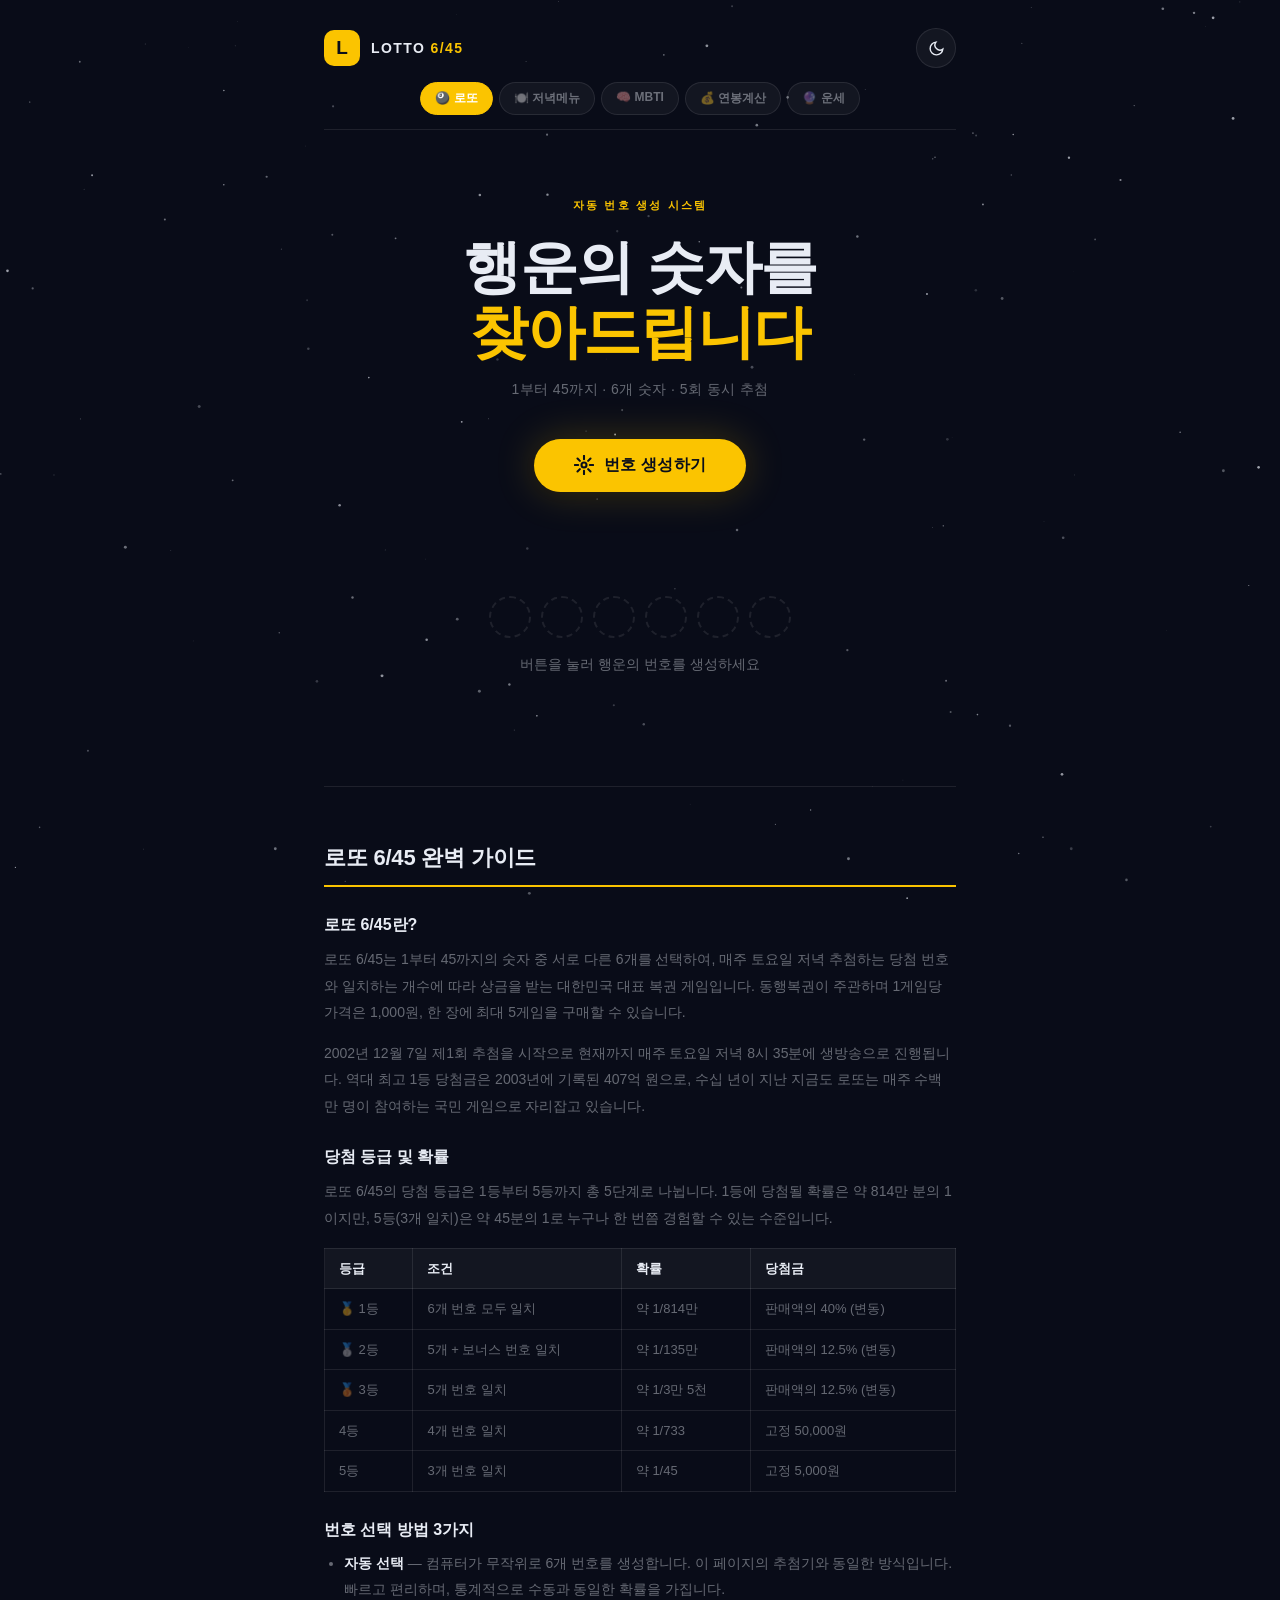
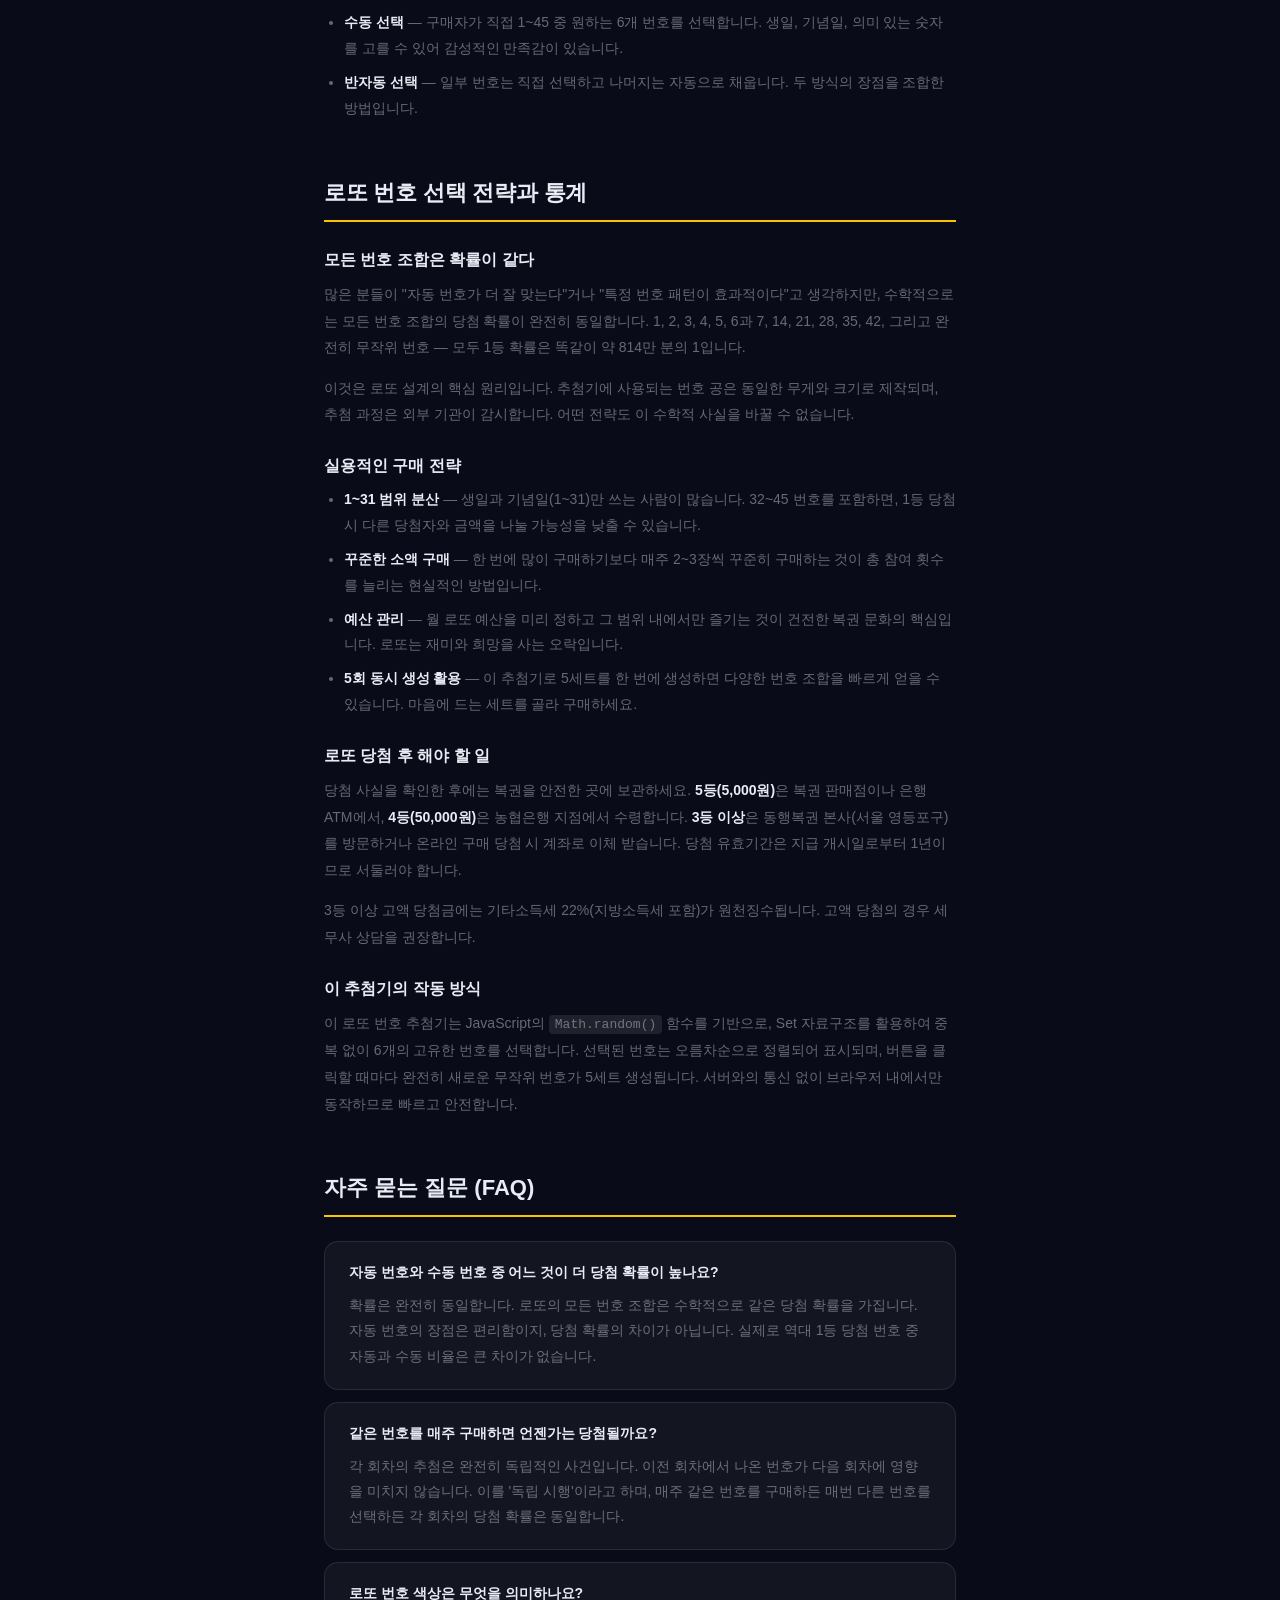
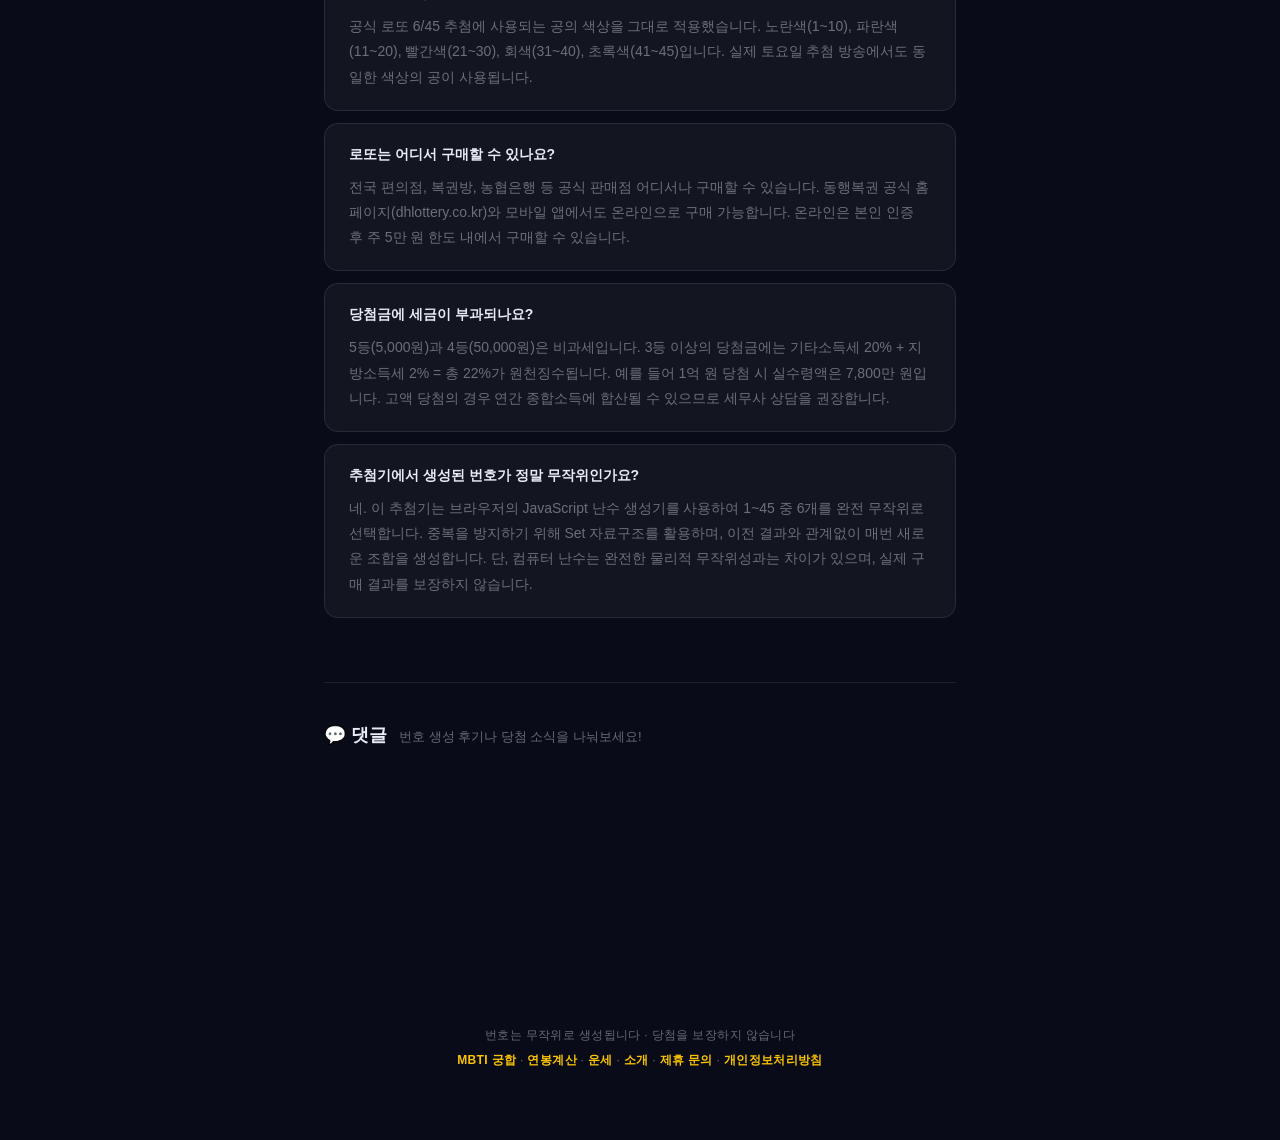
==== commit 33fbc269: "Add MBTI 궁합, 연봉 계산기, 운세 페이지 + 전체 사이트 네비게이션 통합 - mbti.html/css: 16가지 유형 궁합 계산기 (퍼플 테마), 가이드 콘텐츠 + FAQ" ====
--- a/index.html
+++ b/index.html
@@ -20,7 +20,6 @@
                 <div class="brand-mark">L</div>
                 <div class="brand-name">LOTTO <span>6/45</span></div>
             </div>
-            <a href="menu.html" class="site-link">🍽️ 저녁 메뉴</a>
             <button id="theme-toggle" aria-label="테마 전환">
                 <svg class="icon-sun" viewBox="0 0 24 24" fill="none" stroke="currentColor" stroke-width="2" stroke-linecap="round">
                     <circle cx="12" cy="12" r="5"/>
@@ -34,6 +33,14 @@
                 </svg>
             </button>
         </header>
+
+        <nav class="main-nav">
+            <a href="index.html" class="active">🎱 로또</a>
+            <a href="menu.html">🍽️ 저녁메뉴</a>
+            <a href="mbti.html">🧠 MBTI</a>
+            <a href="salary.html">💰 연봉계산</a>
+            <a href="fortune.html">🔮 운세</a>
+        </nav>
 
         <main>
             <section class="hero">
@@ -159,6 +166,9 @@
         <footer>
             <p>번호는 무작위로 생성됩니다 · 당첨을 보장하지 않습니다</p>
             <p style="margin-top:8px">
+                <a href="mbti.html" class="footer-link">MBTI 궁합</a> ·
+                <a href="salary.html" class="footer-link">연봉계산</a> ·
+                <a href="fortune.html" class="footer-link">운세</a> ·
                 <a href="about.html" class="footer-link">소개</a> ·
                 <a href="contact.html" class="footer-link">제휴 문의</a> ·
                 <a href="privacy.html" class="footer-link">개인정보처리방침</a>
--- a/style.css
+++ b/style.css
@@ -89,6 +89,33 @@
     color: var(--text);
 }
 .brand-name span { color: var(--accent); }
+
+/* ── Main site navigation ───────────────────────────── */
+.main-nav {
+    display: flex;
+    gap: 6px;
+    flex-wrap: wrap;
+    justify-content: center;
+    padding: 14px 16px;
+    border-bottom: 1px solid var(--surface-b);
+    margin-bottom: 8px;
+}
+.main-nav a {
+    padding: 7px 14px;
+    border-radius: 50px;
+    font-size: 12px;
+    font-weight: 700;
+    text-decoration: none;
+    color: var(--text-dim);
+    background: var(--surface);
+    border: 1.5px solid var(--surface-b);
+    transition: background 0.2s, color 0.2s, border-color 0.2s;
+}
+.main-nav a:hover, .main-nav a.active {
+    background: var(--accent);
+    border-color: var(--accent);
+    color: #fff;
+}
 
 .site-link {
     display: flex;
